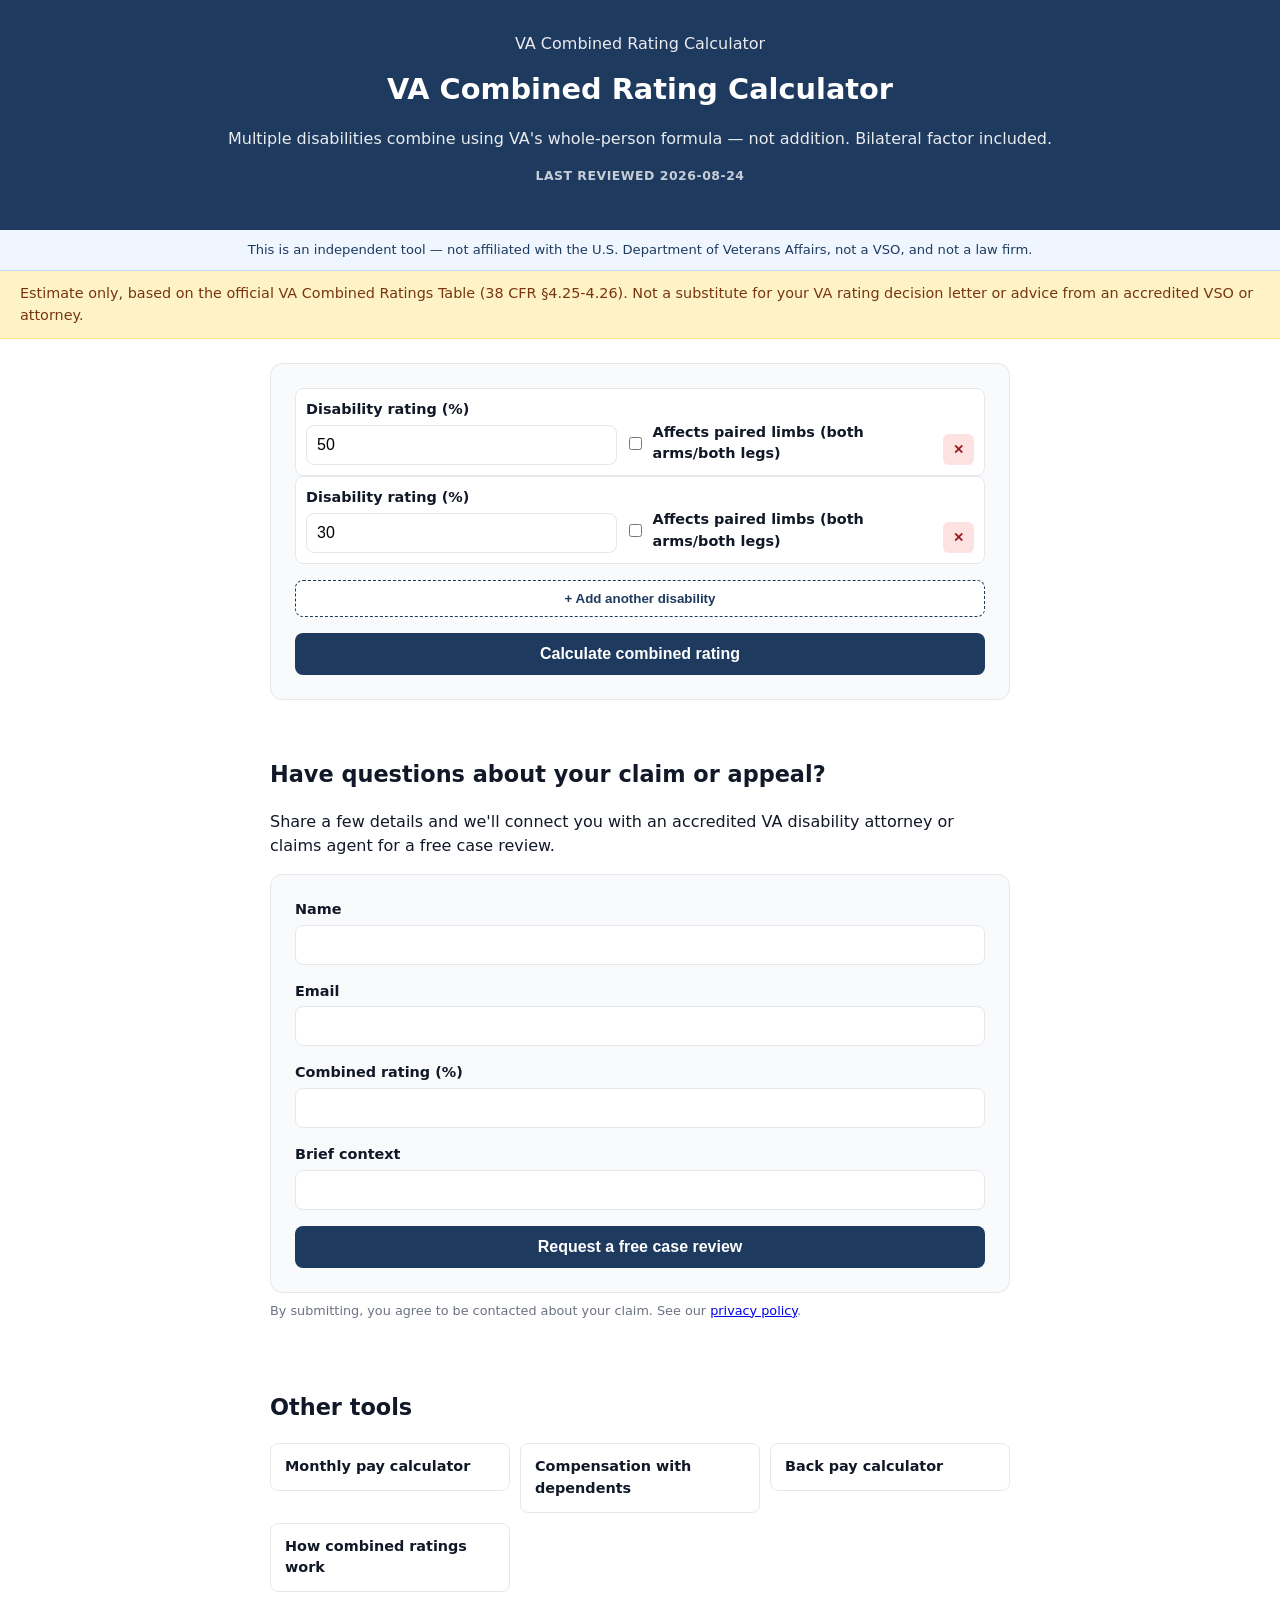
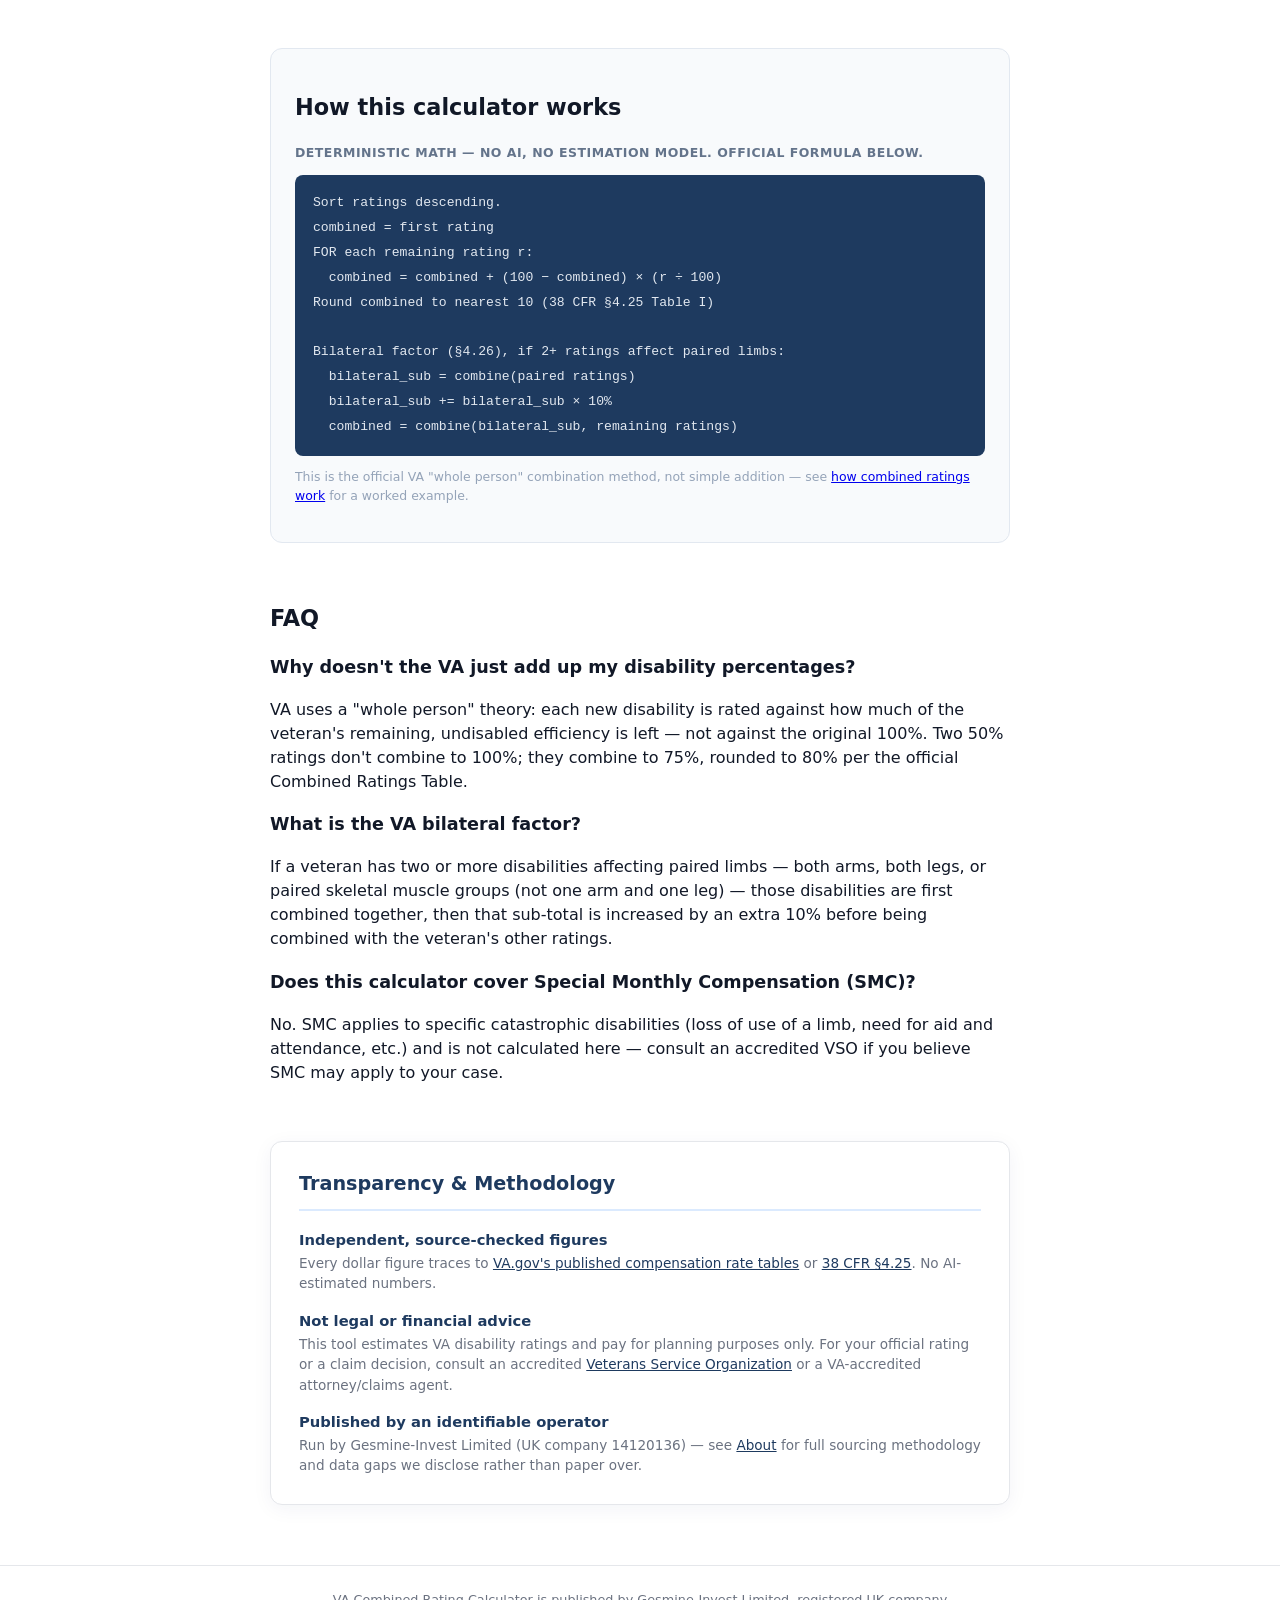
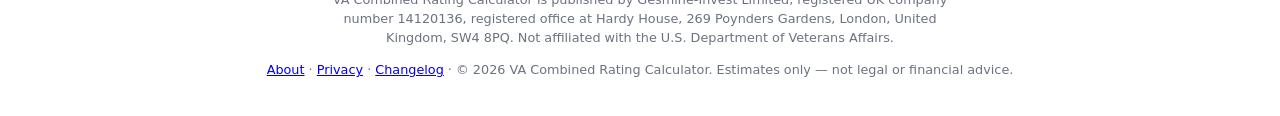
==== index.html @ 4b149465 "Initial build: VA disability calculator suite Combined-rating, monthly-pay, dependents, and back-pay" ====
<!doctype html>
<html lang="en">
<head>
<meta charset="utf-8">
<meta name="viewport" content="width=device-width, initial-scale=1">
<title>VA Combined Rating Calculator — Multiple Disabilities, Bilateral Factor Included</title>
<meta name="description" content="Free VA combined disability rating calculator. Enter each disability percentage and get your correct combined rating using VA's whole-person formula — not simple addition. Includes the bilateral factor for paired-limb disabilities.">
<meta name="keywords" content="va combined rating calculator, va disability calculator, va bilateral factor calculator, va disability rating calculator">
<link rel="canonical" href="https://vacombinedrating.com/">
<meta property="og:title" content="VA Combined Rating Calculator">
<meta property="og:description" content="Correctly combine multiple VA disability ratings using the official whole-person formula, including the bilateral factor.">
<meta property="og:type" content="website">
<meta property="og:url" content="https://vacombinedrating.com/">
<meta name="twitter:card" content="summary_large_image">
<link rel="icon" href="/favicon.svg" type="image/svg+xml">
<link rel="stylesheet" href="/assets/styles.css">
<script type="application/ld+json">
{
  "@context": "https://schema.org",
  "@graph": [
    {
      "@type": "WebApplication",
      "name": "VA Combined Rating Calculator",
      "description": "Calculates a veteran's combined VA disability rating from multiple individual ratings using the official 38 CFR §4.25 whole-person formula, including the §4.26 bilateral factor for paired-limb disabilities.",
      "applicationCategory": "FinanceApplication",
      "operatingSystem": "Any",
      "offers": { "@type": "Offer", "price": "0", "priceCurrency": "USD" },
      "dateModified": "2026-08-24",
      "version": "2026-08-v1",
      "author": { "@type": "Organization", "name": "Gesmine-Invest Limited", "legalName": "Gesmine-Invest Limited", "url": "https://vacombinedrating.com", "identifier": { "@type": "PropertyValue", "propertyID": "UK Company Number", "value": "14120136" }, "address": { "@type": "PostalAddress", "streetAddress": "Hardy House, 269 Poynders Gardens", "addressLocality": "London", "postalCode": "SW4 8PQ", "addressCountry": "GB" } },
      "publisher": { "@type": "Organization", "name": "Gesmine-Invest Limited", "legalName": "Gesmine-Invest Limited", "url": "https://vacombinedrating.com", "identifier": { "@type": "PropertyValue", "propertyID": "UK Company Number", "value": "14120136" }, "address": { "@type": "PostalAddress", "streetAddress": "Hardy House, 269 Poynders Gardens", "addressLocality": "London", "postalCode": "SW4 8PQ", "addressCountry": "GB" } }
    },
    {
      "@type": "FAQPage",
      "mainEntity": [
        { "@type": "Question", "name": "Why doesn't the VA just add up my disability percentages?", "acceptedAnswer": { "@type": "Answer", "text": "VA uses a 'whole person' theory: each new disability is rated against how much of the veteran's remaining, undisabled efficiency is left — not against the original 100%. Two 50% ratings don't combine to 100%; they combine to 75%, rounded to 80% per the official Combined Ratings Table (38 CFR §4.25)." } },
        { "@type": "Question", "name": "What is the VA bilateral factor?", "acceptedAnswer": { "@type": "Answer", "text": "If a veteran has two or more disabilities affecting paired limbs — both arms, both legs, or paired skeletal muscle groups (not one arm and one leg) — those disabilities are first combined together, then that sub-total is increased by an extra 10% before being combined with the veteran's other ratings (38 CFR §4.26)." } },
        { "@type": "Question", "name": "Does this calculator cover Special Monthly Compensation (SMC)?", "acceptedAnswer": { "@type": "Answer", "text": "No. SMC applies to specific catastrophic disabilities (loss of use of a limb, need for aid and attendance, etc.) and is not calculated here — consult an accredited Veterans Service Officer (VSO) if you believe SMC may apply to your case." } }
      ]
    },
    {
      "@type": "BreadcrumbList",
      "itemListElement": [
        { "@type": "ListItem", "position": 1, "name": "Home", "item": "https://vacombinedrating.com/" }
      ]
    },
    {
      "@type": "Organization",
      "name": "Gesmine-Invest Limited",
      "legalName": "Gesmine-Invest Limited",
      "url": "https://vacombinedrating.com/",
      "identifier": { "@type": "PropertyValue", "propertyID": "UK Company Number", "value": "14120136" },
      "address": { "@type": "PostalAddress", "streetAddress": "Hardy House, 269 Poynders Gardens", "addressLocality": "London", "postalCode": "SW4 8PQ", "addressCountry": "GB" }
    }
  ]
}
</script>
</head>
<body>
<header>
<a href="/">VA Combined Rating Calculator</a>
<h1>VA Combined Rating Calculator</h1>
<p>Multiple disabilities combine using VA's whole-person formula — not addition. Bilateral factor included.</p>
<p class="reviewed-badge">Last reviewed 2026-08-24</p>
</header>
<div class="va-branding-notice">This is an independent tool — not affiliated with the U.S. Department of Veterans Affairs, not a VSO, and not a law firm.</div>
<div class="disclaimer-banner">Estimate only, based on the official VA Combined Ratings Table (38 CFR §4.25-4.26). Not a substitute for your VA rating decision letter or advice from an accredited VSO or attorney.</div>

<main>
<form id="calc-form">
  <div id="disability-rows">
    <div class="repeater-row" data-row>
      <label>Disability rating (%)
        <input type="number" class="rating-input" min="0" max="100" step="10" value="50">
      </label>
      <label class="checkbox-label">
        <input type="checkbox" class="bilateral-input"> Affects paired limbs (both arms/both legs)
      </label>
      <button type="button" class="remove-row" title="Remove">✕</button>
    </div>
    <div class="repeater-row" data-row>
      <label>Disability rating (%)
        <input type="number" class="rating-input" min="0" max="100" step="10" value="30">
      </label>
      <label class="checkbox-label">
        <input type="checkbox" class="bilateral-input"> Affects paired limbs (both arms/both legs)
      </label>
      <button type="button" class="remove-row" title="Remove">✕</button>
    </div>
  </div>
  <button type="button" id="add-row-btn" class="add-row-btn">+ Add another disability</button>
  <button type="submit" class="submit-btn">Calculate combined rating</button>
</form>

<div id="results-block">
  <div class="result-amount" id="r-combined">0%</div>
  <div class="result-row"><span>Bilateral factor applied</span><span id="r-bilateral">No</span></div>
  <p class="privacy-note">See your monthly compensation for this rating on the <a href="/va-disability-pay-calculator/">pay calculator</a>.</p>

  <div id="claim-stage-block">
    <label>Where are you in the claims process?
      <select id="claim-stage">
        <option value="not_filed">Haven't filed yet</option>
        <option value="awaiting_decision">Filed, awaiting decision</option>
        <option value="denied_appealing">Denied, considering appeal</option>
        <option value="rated_want_increase">Already rated, want an increase</option>
      </select>
    </label>

    <div id="vso-notice" class="vso-notice">
      <h3>Free help is available</h3>
      <p>VA claims representation is regulated — before an initial decision is issued, fees for help with a claim are tightly restricted. Free, accredited help is available from Veterans Service Organizations:</p>
      <ul>
        <li><a href="https://www.vfw.org/assistance/va-claims-assistance" rel="nofollow noopener" target="_blank">VFW Veterans Service Officers</a></li>
        <li><a href="https://www.dav.org/veterans/resources/find-your-local-office/" rel="nofollow noopener" target="_blank">DAV National Service Officers</a></li>
        <li><a href="https://www.legion.org/serviceofficers" rel="nofollow noopener" target="_blank">American Legion Service Officers</a></li>
      </ul>
    </div>

    <div id="attorney-block" hidden>
      <a href="#leadgen" class="cta-leadgen">Talk to an accredited VA disability attorney<small>Free case review. Contingency-fee cases only apply after an initial decision or on appeal.</small></a>
    </div>
  </div>
</div>

<section id="leadgen">
<h2>Have questions about your claim or appeal?</h2>
<p>Share a few details and we'll connect you with an accredited VA disability attorney or claims agent for a free case review.</p>
<form id="lead-form">
  <label>Name <input type="text" name="name" required></label>
  <label>Email <input type="email" name="email" required></label>
  <label>Combined rating (%) <input type="text" name="rating"></label>
  <label>Brief context <input type="text" name="context"></label>
  <button type="submit" class="submit-btn">Request a free case review</button>
</form>
<p class="privacy-note">By submitting, you agree to be contacted about your claim. See our <a href="/privacy/">privacy policy</a>.</p>
</section>

<section>
<h2>Other tools</h2>
<ul class="tool-links">
  <li><a href="/va-disability-pay-calculator/">Monthly pay calculator</a></li>
  <li><a href="/va-disability-compensation-calculator/">Compensation with dependents</a></li>
  <li><a href="/va-disability-back-pay-calculator/">Back pay calculator</a></li>
  <li><a href="/guides/how-va-combined-ratings-work/">How combined ratings work</a></li>
</ul>
</section>

<section class="formula-section">
<h2>How this calculator works</h2>
<p class="source-line">Deterministic math — no AI, no estimation model. Official formula below.</p>
<div class="formula-code">
Sort ratings descending.<br>
combined = first rating<br>
FOR each remaining rating r:<br>
&nbsp;&nbsp;combined = combined + (100 − combined) × (r ÷ 100)<br>
Round combined to nearest 10 (38 CFR §4.25 Table I)<br>
<br>
Bilateral factor (§4.26), if 2+ ratings affect paired limbs:<br>
&nbsp;&nbsp;bilateral_sub = combine(paired ratings)<br>
&nbsp;&nbsp;bilateral_sub += bilateral_sub × 10%<br>
&nbsp;&nbsp;combined = combine(bilateral_sub, remaining ratings)
</div>
<p class="formula-footnote">This is the official VA "whole person" combination method, not simple addition — see <a href="/guides/how-va-combined-ratings-work/">how combined ratings work</a> for a worked example.</p>
</section>

<section>
<h2>FAQ</h2>
<h3>Why doesn't the VA just add up my disability percentages?</h3>
<p>VA uses a "whole person" theory: each new disability is rated against how much of the veteran's remaining, undisabled efficiency is left — not against the original 100%. Two 50% ratings don't combine to 100%; they combine to 75%, rounded to 80% per the official Combined Ratings Table.</p>
<h3>What is the VA bilateral factor?</h3>
<p>If a veteran has two or more disabilities affecting paired limbs — both arms, both legs, or paired skeletal muscle groups (not one arm and one leg) — those disabilities are first combined together, then that sub-total is increased by an extra 10% before being combined with the veteran's other ratings.</p>
<h3>Does this calculator cover Special Monthly Compensation (SMC)?</h3>
<p>No. SMC applies to specific catastrophic disabilities (loss of use of a limb, need for aid and attendance, etc.) and is not calculated here — consult an accredited VSO if you believe SMC may apply to your case.</p>
</section>

<div class="eeat-section">
  <h2 class="eeat-title">Transparency &amp; Methodology</h2>
  <div class="eeat-compliance-item">
    <div class="eeat-compliance-text"><h4>Independent, source-checked figures</h4><p>Every dollar figure traces to <a href="https://www.va.gov/disability/compensation-rates/veteran-rates/" target="_blank" rel="noopener">VA.gov's published compensation rate tables</a> or <a href="https://www.ecfr.gov/current/title-38/chapter-I/part-4/subpart-A/section-4.25" target="_blank" rel="noopener">38 CFR §4.25</a>. No AI-estimated numbers.</p></div>
  </div>
  <div class="eeat-compliance-item">
    <div class="eeat-compliance-text"><h4>Not legal or financial advice</h4><p>This tool estimates VA disability ratings and pay for planning purposes only. For your official rating or a claim decision, consult an accredited <a href="https://www.va.gov/vso/" target="_blank" rel="noopener">Veterans Service Organization</a> or a VA-accredited attorney/claims agent.</p></div>
  </div>
  <div class="eeat-compliance-item">
    <div class="eeat-compliance-text"><h4>Published by an identifiable operator</h4><p>Run by Gesmine-Invest Limited (UK company 14120136) — see <a href="/about/">About</a> for full sourcing methodology and data gaps we disclose rather than paper over.</p></div>
  </div>
</div>
</main>

<footer>
<p>VA Combined Rating Calculator is published by Gesmine-Invest Limited, registered UK company number 14120136, registered office at Hardy House, 269 Poynders Gardens, London, United Kingdom, SW4 8PQ. Not affiliated with the U.S. Department of Veterans Affairs.</p>
<p><a href="/about/">About</a> · <a href="/privacy/">Privacy</a> · <a href="/changelog/">Changelog</a> · &copy; 2026 VA Combined Rating Calculator. Estimates only — not legal or financial advice.</p>
</footer>

<script src="/assets/calc-engine.js"></script>
<script>
function rowTemplate() {
  const div = document.createElement('div');
  div.className = 'repeater-row';
  div.setAttribute('data-row', '');
  div.innerHTML = `
    <label>Disability rating (%)
      <input type="number" class="rating-input" min="0" max="100" step="10" value="10">
    </label>
    <label class="checkbox-label">
      <input type="checkbox" class="bilateral-input"> Affects paired limbs (both arms/both legs)
    </label>
    <button type="button" class="remove-row" title="Remove">✕</button>`;
  return div;
}

document.getElementById('add-row-btn').addEventListener('click', () => {
  document.getElementById('disability-rows').appendChild(rowTemplate());
  wireRemoveButtons();
});

function wireRemoveButtons() {
  document.querySelectorAll('.remove-row').forEach(btn => {
    btn.onclick = () => {
      const rows = document.querySelectorAll('[data-row]');
      if (rows.length > 1) btn.closest('[data-row]').remove();
    };
  });
}
wireRemoveButtons();

document.getElementById('calc-form').addEventListener('submit', (e) => {
  e.preventDefault();
  const rows = Array.from(document.querySelectorAll('[data-row]'));
  const bilateral = [];
  const other = [];
  rows.forEach(row => {
    const pct = Number(row.querySelector('.rating-input').value) || 0;
    if (pct <= 0) return;
    if (row.querySelector('.bilateral-input').checked) bilateral.push(pct);
    else other.push(pct);
  });
  const combined = applyBilateralFactor(bilateral, other);
  document.getElementById('r-combined').textContent = combined + '%';
  document.getElementById('r-bilateral').textContent = bilateral.length >= 2 ? 'Yes' : 'No';
  document.getElementById('results-block').classList.add('visible');
});

const claimStageSelect = document.getElementById('claim-stage');
const vsoNotice = document.getElementById('vso-notice');
const attorneyBlock = document.getElementById('attorney-block');
function updateClaimStageRouting() {
  const routeToVso = claimStageSelect.value === 'not_filed' || claimStageSelect.value === 'awaiting_decision';
  vsoNotice.hidden = !routeToVso;
  attorneyBlock.hidden = routeToVso;
}
claimStageSelect.addEventListener('change', updateClaimStageRouting);
updateClaimStageRouting();

document.getElementById('lead-form').addEventListener('submit', (e) => {
  e.preventDefault();
  alert('Thanks — this form is a placeholder. Wire it to a real submission endpoint once an OGC-accredited lead buyer is verified (see monetization-config.json).');
});
</script>
</body>
</html>
---- assets/styles.css ----
:root {
  --brand: #1e3a5f;
  --brand-light: #dbeafe;
  --text: #111827;
  --muted: #6b7280;
  --border: #e5e7eb;
  --bg: #f9fafb;
  --radius: 12px;
}
* { box-sizing: border-box; }
body { font-family: system-ui, -apple-system, sans-serif; color: var(--text); margin: 0; background: #fff; line-height: 1.5; }
header { background: var(--brand); color: #fff; padding: 32px 20px; }
header a { color: rgba(255,255,255,.9); text-decoration: none; }
header h1 { margin: 12px 0 4px; font-size: 1.8rem; }
header p { color: rgba(255,255,255,.9); }
h2 { font-size: 1.4rem; }
h3 { font-size: 1.1rem; }
header .reviewed-badge { color: rgba(255,255,255,.75); font-size: .78rem; margin-top: 6px; text-transform: uppercase; letter-spacing: .5px; font-weight: 600; }
footer p:first-child { max-width: 640px; margin: 0 auto 8px; }
.disclaimer-banner { background: #fef3c7; border-bottom: 1px solid #fde68a; padding: 12px 20px; font-size: .9rem; color: #78350f; }

/* VA-branding disclaimer — must render on every calculator page, not just /about/ */
.va-branding-notice { background: #eff6ff; border-bottom: 1px solid #bfdbfe; padding: 10px 20px; font-size: .82rem; color: #1e3a5f; text-align: center; }

main { max-width: 780px; margin: 0 auto; padding: 24px 20px 60px; }
nav.crumbs { max-width: 780px; margin: 0 auto; padding: 12px 20px 0; font-size: .85rem; color: var(--muted); }
nav.crumbs a { color: var(--brand); text-decoration: none; }
form { display: grid; gap: 16px; background: var(--bg); border: 1px solid var(--border); border-radius: var(--radius); padding: 24px; }
label { display: flex; flex-direction: column; gap: 4px; font-size: .9rem; font-weight: 600; }
input, select { padding: 10px; border: 1px solid var(--border); border-radius: 8px; font-size: 1rem; }
.checkbox-label { flex-direction: row; align-items: center; gap: 8px; }
.checkbox-label input { width: auto; }

.toggle-group { display: flex; gap: 8px; flex-wrap: wrap; }
.toggle-group button { flex: 1; min-width: 90px; padding: 10px; border: 1px solid var(--border); border-radius: 8px; background: #fff; cursor: pointer; font-weight: 600; font-size: .85rem; }
.toggle-group button.active { background: var(--brand); color: #fff; border-color: var(--brand); }

/* repeater rows: disability list (home page), back-pay periods */
.repeater-row { display: grid; grid-template-columns: 1fr 1fr auto; gap: 8px; align-items: end; background: #fff; border: 1px solid var(--border); border-radius: 8px; padding: 10px; }
.repeater-row .remove-row { background: #fee2e2; color: #991b1b; border: none; border-radius: 6px; padding: 8px 10px; cursor: pointer; font-weight: 700; white-space: normal; }
.add-row-btn { background: #fff; border: 1px dashed var(--brand); color: var(--brand); border-radius: 8px; padding: 10px; cursor: pointer; font-weight: 600; }

button.submit-btn { background: var(--brand); color: #fff; border: none; padding: 12px; border-radius: 8px; font-size: 1rem; font-weight: 600; cursor: pointer; }
#results-block { margin-top: 20px; padding: 20px; background: var(--brand-light); border-radius: var(--radius); display: none; }
#results-block.visible { display: block; }
.result-amount { font-size: 2rem; font-weight: 800; margin: 0 0 8px; }
.result-row { display: flex; justify-content: space-between; padding: 6px 0; border-bottom: 1px solid rgba(0,0,0,.08); font-size: .95rem; }
.result-row:last-child { border-bottom: none; }
.privacy-note { font-size: .8rem; color: var(--muted); margin-top: 8px; }
.result-warning { font-size: .82rem; color: #92400e; background: #fffbeb; border: 1px solid #fde68a; border-radius: 8px; padding: 10px 12px; margin-top: 10px; }

/* free VSO routing box — shown instead of the attorney lead form for not-yet-filed claims */
.vso-notice { background: #ecfdf5; border: 1px solid #a7f3d0; border-radius: var(--radius); padding: 18px; font-size: .9rem; }
.vso-notice h3 { margin-top: 0; color: #065f46; }
.vso-notice ul { padding-left: 20px; }

section { margin-top: 40px; }
main > section { overflow-x: auto; }
.methodology { font-size: .85rem; color: var(--muted); border-top: 1px solid var(--border); padding-top: 20px; }
footer { text-align: center; color: var(--muted); font-size: .8rem; padding: 24px; border-top: 1px solid var(--border); }
.formula-section { background: #f8fafc; border: 1px solid #e2e8f0; border-radius: var(--radius); padding: 24px; overflow-x: auto; }
.formula-section .source-line { color: #64748b; font-size: .78rem; text-transform: uppercase; letter-spacing: .5px; font-weight: 600; }
.formula-section table, main > section > table { width: 100%; border-collapse: collapse; font-size: .88rem; margin: 12px 0; }
.formula-section th, .formula-section td, main > section > table th, main > section > table td { text-align: left; padding: 8px 10px; border-bottom: 1px solid var(--border); }
.formula-code { background: #1e3a5f; color: #e2e8f0; border-radius: 8px; padding: 16px 18px; font-family: 'Courier New', monospace; font-size: .82rem; line-height: 1.9; }
.formula-footnote { font-size: .78rem; color: #94a3b8; margin-top: 12px; }

/* wide compensation-rate table (8+ columns) — must always scroll, never push page width */
.rate-table-wrapper { overflow-x: auto; border: 1px solid var(--border); border-radius: 8px; }
.rate-table-wrapper table { min-width: 720px; margin: 0; }

.cta-leadgen { display: block; text-align: center; background: #111827; color: #fff; padding: 16px 20px; border-radius: 8px; text-decoration: none; font-weight: 600; margin-top: 16px; }
.cta-leadgen small { display: block; font-weight: 400; color: rgba(255,255,255,.7); margin-top: 4px; font-size: .75rem; }
.cta-affiliate { display: block; text-align: center; background: #f8fafc; border: 1px solid var(--border); color: var(--text); padding: 14px 18px; border-radius: 8px; text-decoration: none; font-weight: 600; margin-top: 16px; font-size: .9rem; }
.cta-affiliate small { display: block; font-weight: 400; color: var(--muted); margin-top: 4px; font-size: .75rem; }
.tool-links { display: grid; grid-template-columns: repeat(auto-fill, minmax(180px, 1fr)); gap: 10px; list-style: none; padding: 0; }
.tool-links a { display: block; padding: 12px 14px; border: 1px solid var(--border); border-radius: 8px; text-decoration: none; color: var(--text); font-weight: 600; font-size: .9rem; }
.tool-links a:hover { border-color: var(--brand); }

.eeat-section { background: #fff; border: 1px solid var(--border); border-radius: var(--radius); padding: 28px; margin-top: 40px; box-shadow: 0 4px 20px rgba(15,45,90,.05); }
.eeat-title { font-size: 1.2rem; font-weight: 800; color: var(--brand); margin: 0 0 18px; border-bottom: 2px solid var(--brand-light); padding-bottom: 10px; }
.eeat-compliance-item + .eeat-compliance-item { margin-top: 16px; }
.eeat-compliance-text h4 { font-size: .92rem; font-weight: 700; color: var(--brand); margin: 0 0 2px; }
.eeat-compliance-text p { font-size: .85rem; color: var(--muted); line-height: 1.5; margin: 0; }
.eeat-compliance-text a { color: var(--brand); text-decoration: underline; }

@media (min-width: 641px) {
  header { text-align: center; }
}
@media (max-width: 640px) {
  header h1 { font-size: 1.4rem; }
  h2 { font-size: 1.15rem; }
  h3 { font-size: 1rem; }
  .formula-code { padding: 12px 14px; line-height: 1.6; font-size: .78rem; }
  .disclaimer-banner, .va-branding-notice { font-size: .8rem; }
  .result-amount { font-size: 1.6rem; }
  footer { font-size: .78rem; }
  .repeater-row { grid-template-columns: 1fr; }
}
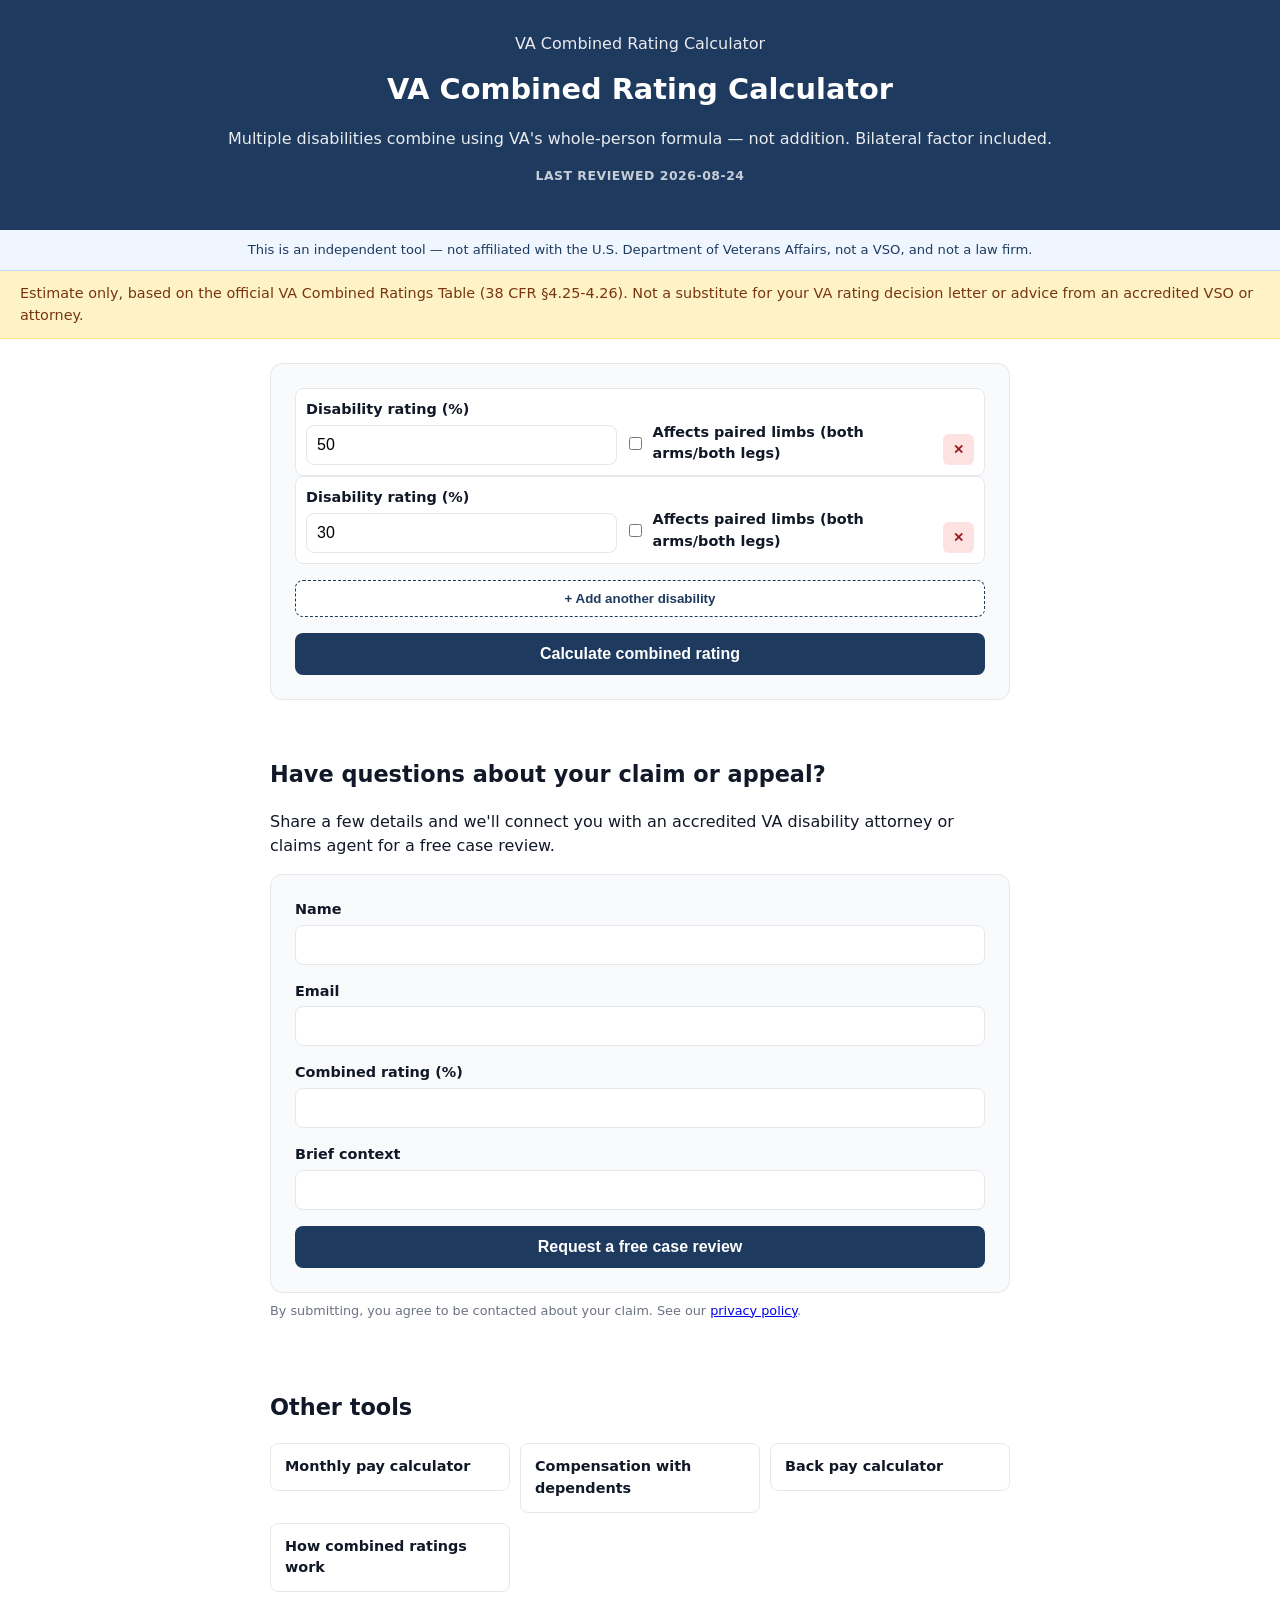
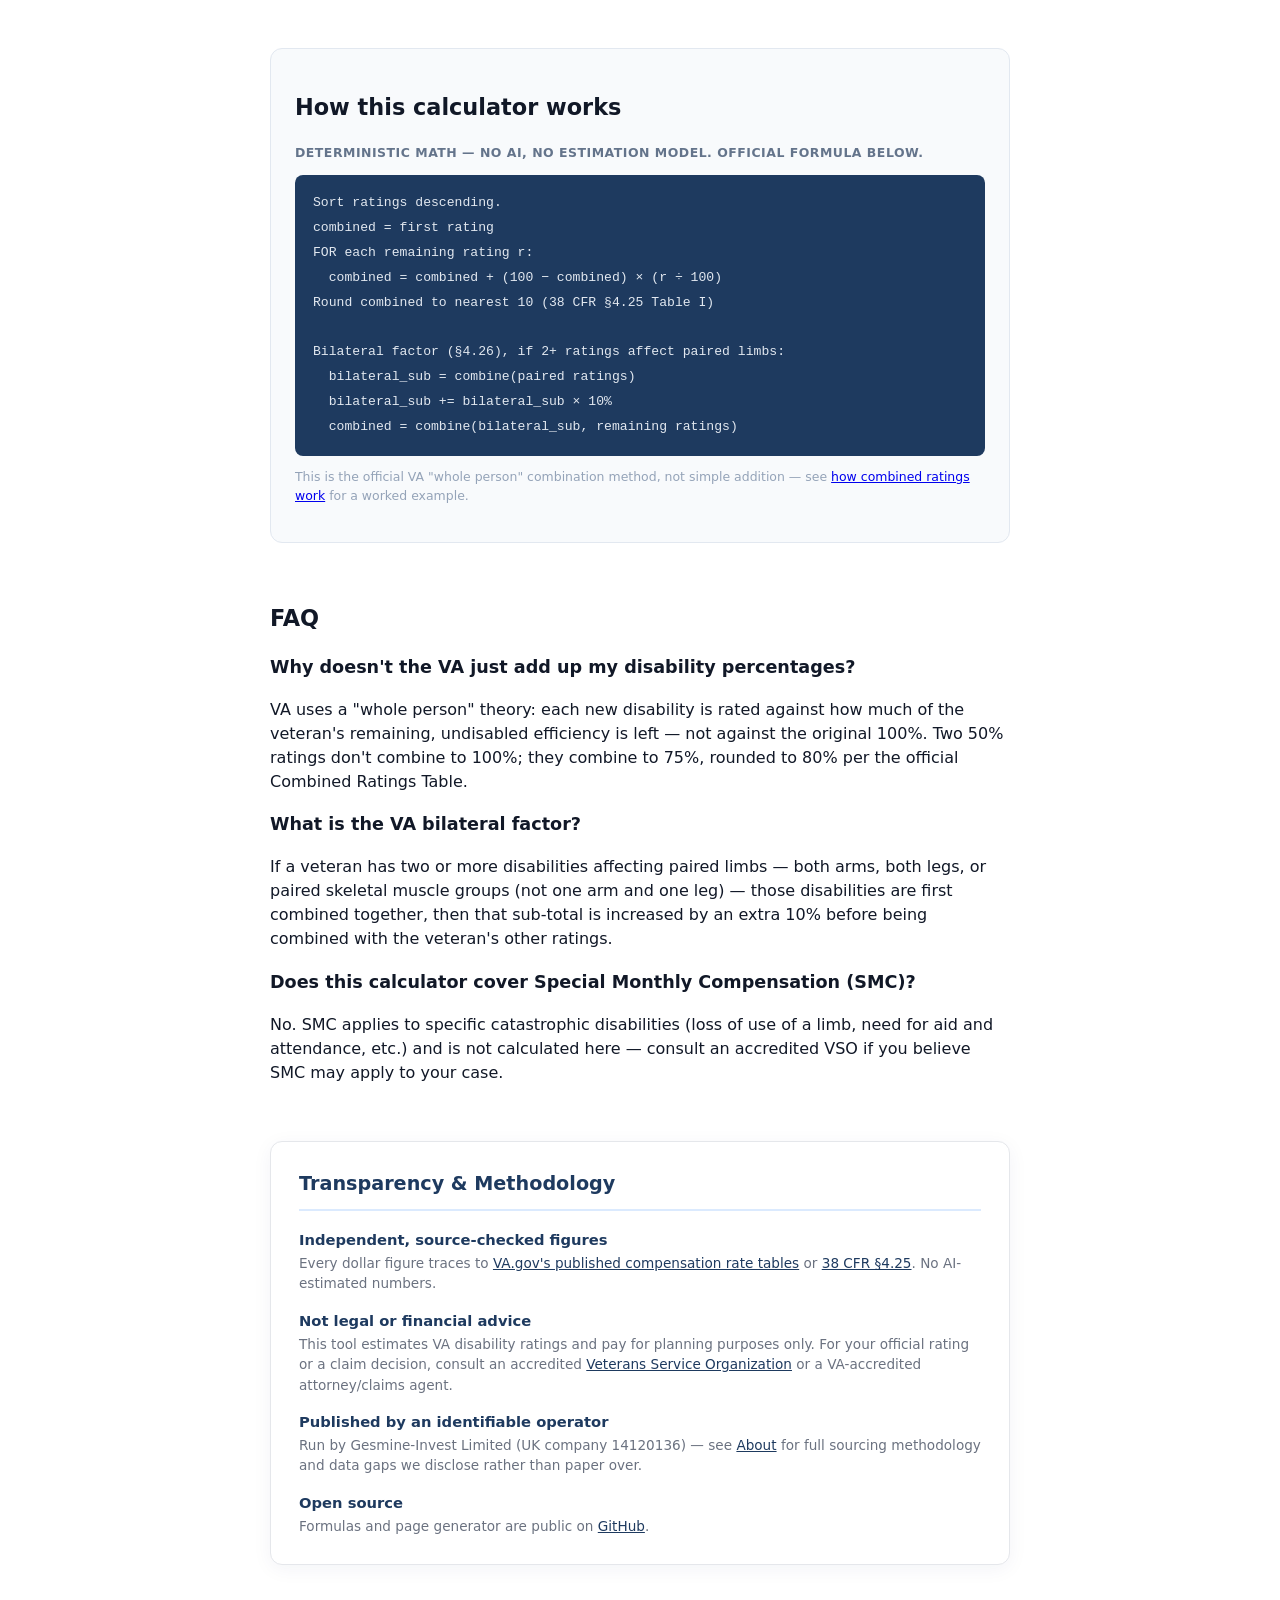
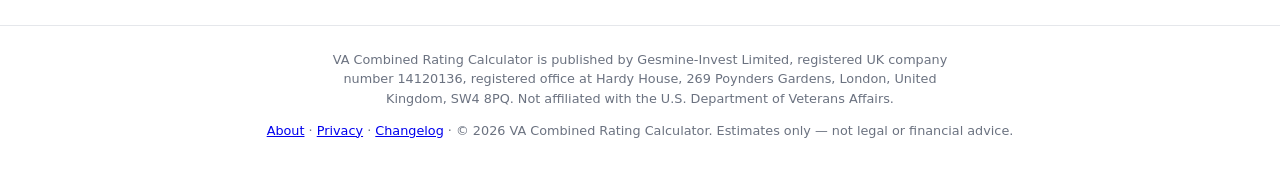
==== commit 962cd47b: "Add GitHub open-source link to EEAT/methodology box Co-Authored-By: Claude Sonnet 5 <noreply@anthrop" ====
--- a/index.html
+++ b/index.html
@@ -185,6 +185,9 @@
   <div class="eeat-compliance-item">
     <div class="eeat-compliance-text"><h4>Published by an identifiable operator</h4><p>Run by Gesmine-Invest Limited (UK company 14120136) — see <a href="/about/">About</a> for full sourcing methodology and data gaps we disclose rather than paper over.</p></div>
   </div>
+  <div class="eeat-compliance-item">
+    <div class="eeat-compliance-text"><h4>Open source</h4><p>Formulas and page generator are public on <a href="https://github.com/sadiyaqeen92639572-cloud/va-disability-calculator" target="_blank" rel="noopener">GitHub</a>.</p></div>
+  </div>
 </div>
 </main>
 
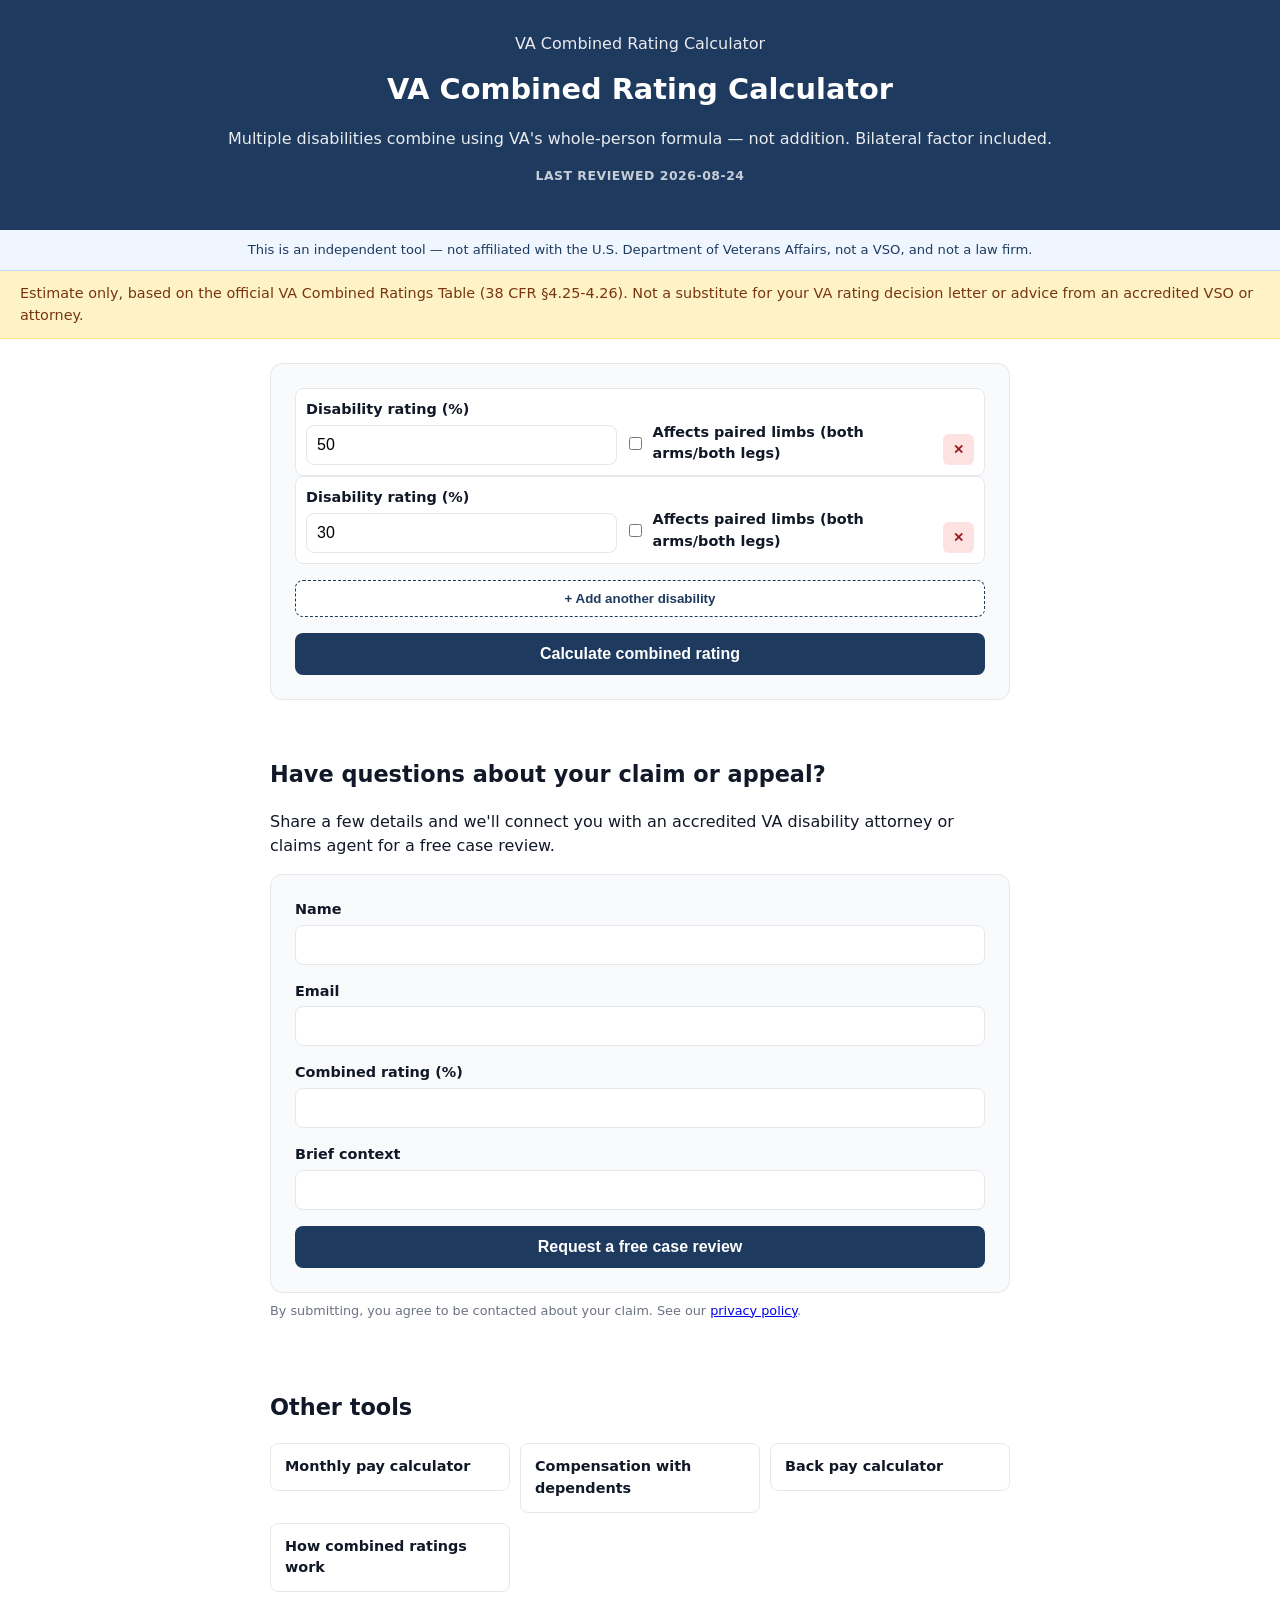
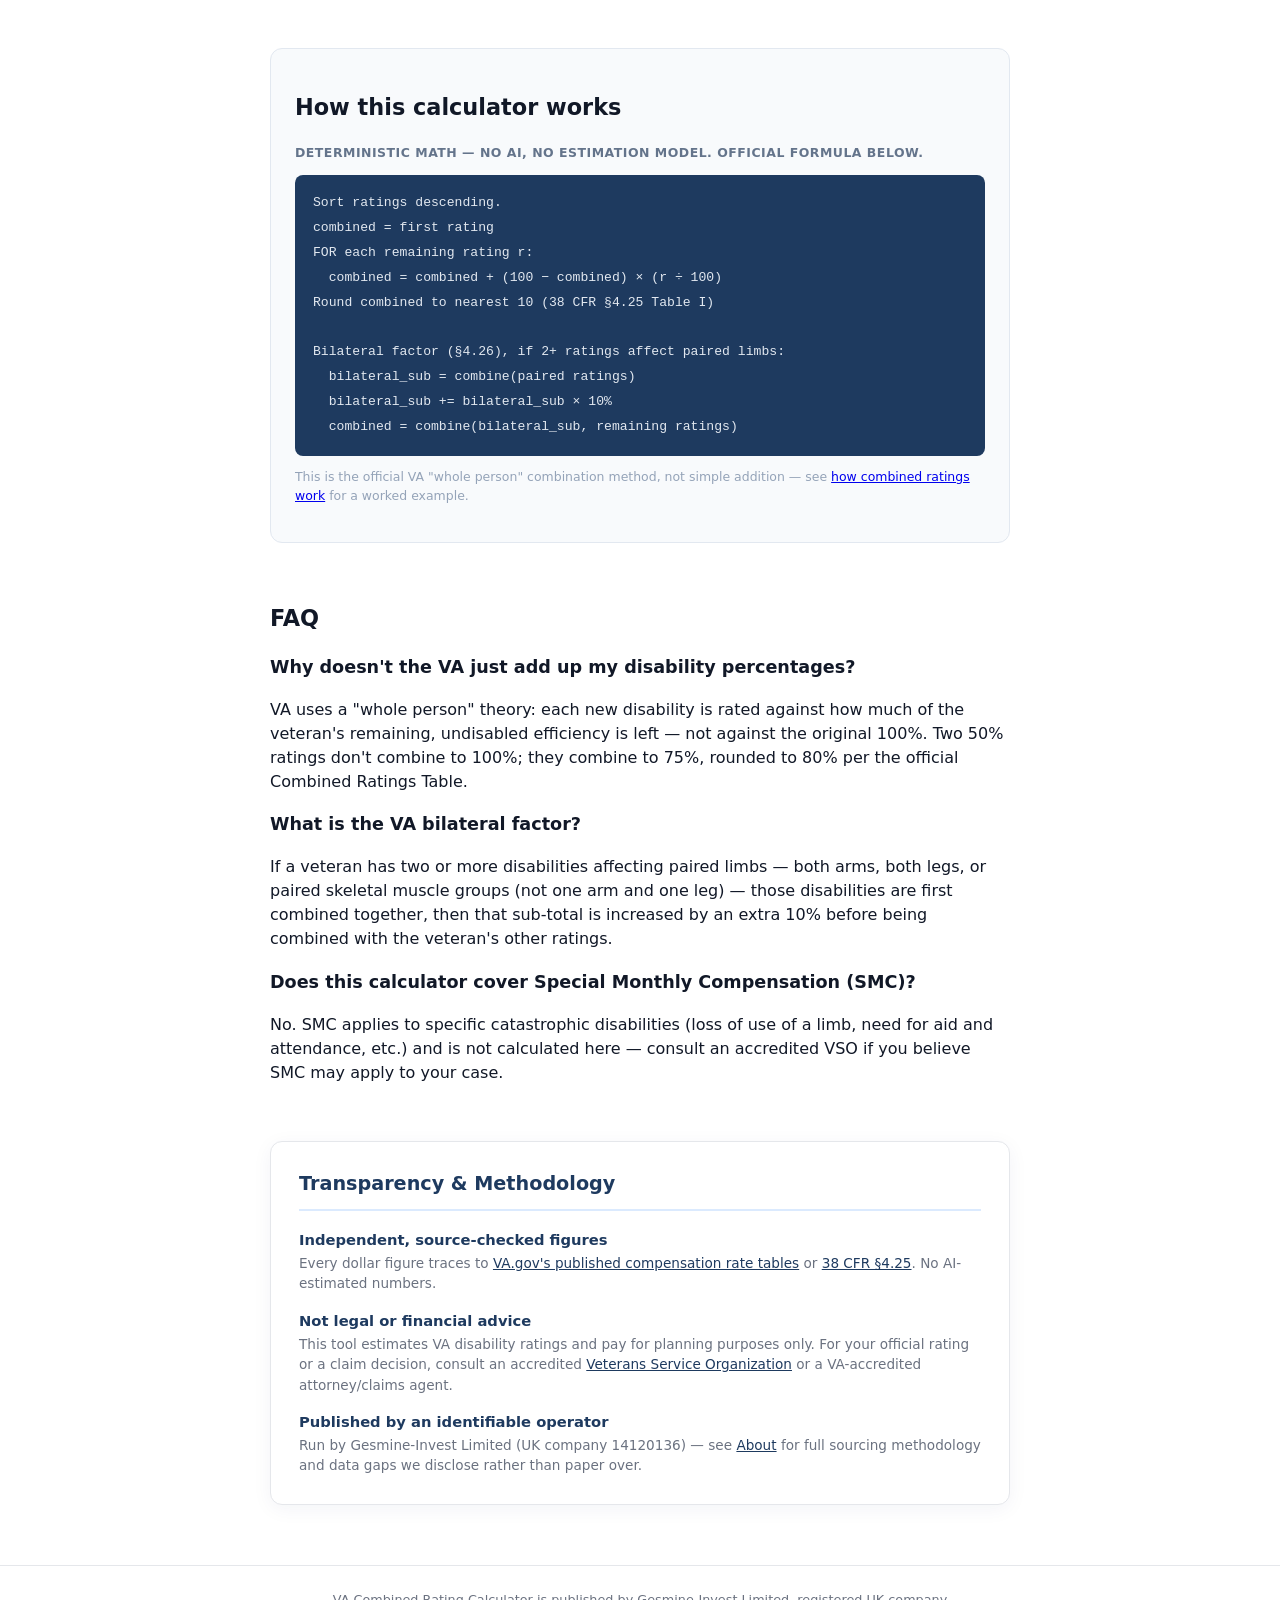
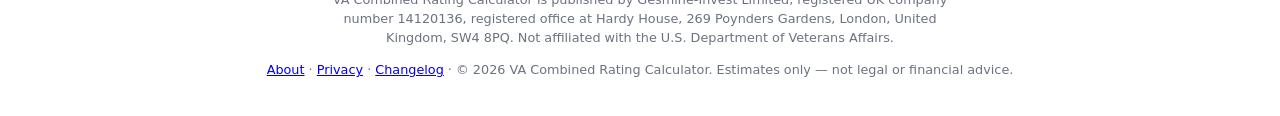
==== commit 9708558b: "Remove GitHub link from EEAT box — repo backlink risk Co-Authored-By: Claude Sonnet 5 <noreply@anthr" ====
--- a/index.html
+++ b/index.html
@@ -185,9 +185,6 @@
   <div class="eeat-compliance-item">
     <div class="eeat-compliance-text"><h4>Published by an identifiable operator</h4><p>Run by Gesmine-Invest Limited (UK company 14120136) — see <a href="/about/">About</a> for full sourcing methodology and data gaps we disclose rather than paper over.</p></div>
   </div>
-  <div class="eeat-compliance-item">
-    <div class="eeat-compliance-text"><h4>Open source</h4><p>Formulas and page generator are public on <a href="https://github.com/sadiyaqeen92639572-cloud/va-disability-calculator" target="_blank" rel="noopener">GitHub</a>.</p></div>
-  </div>
 </div>
 </main>
 
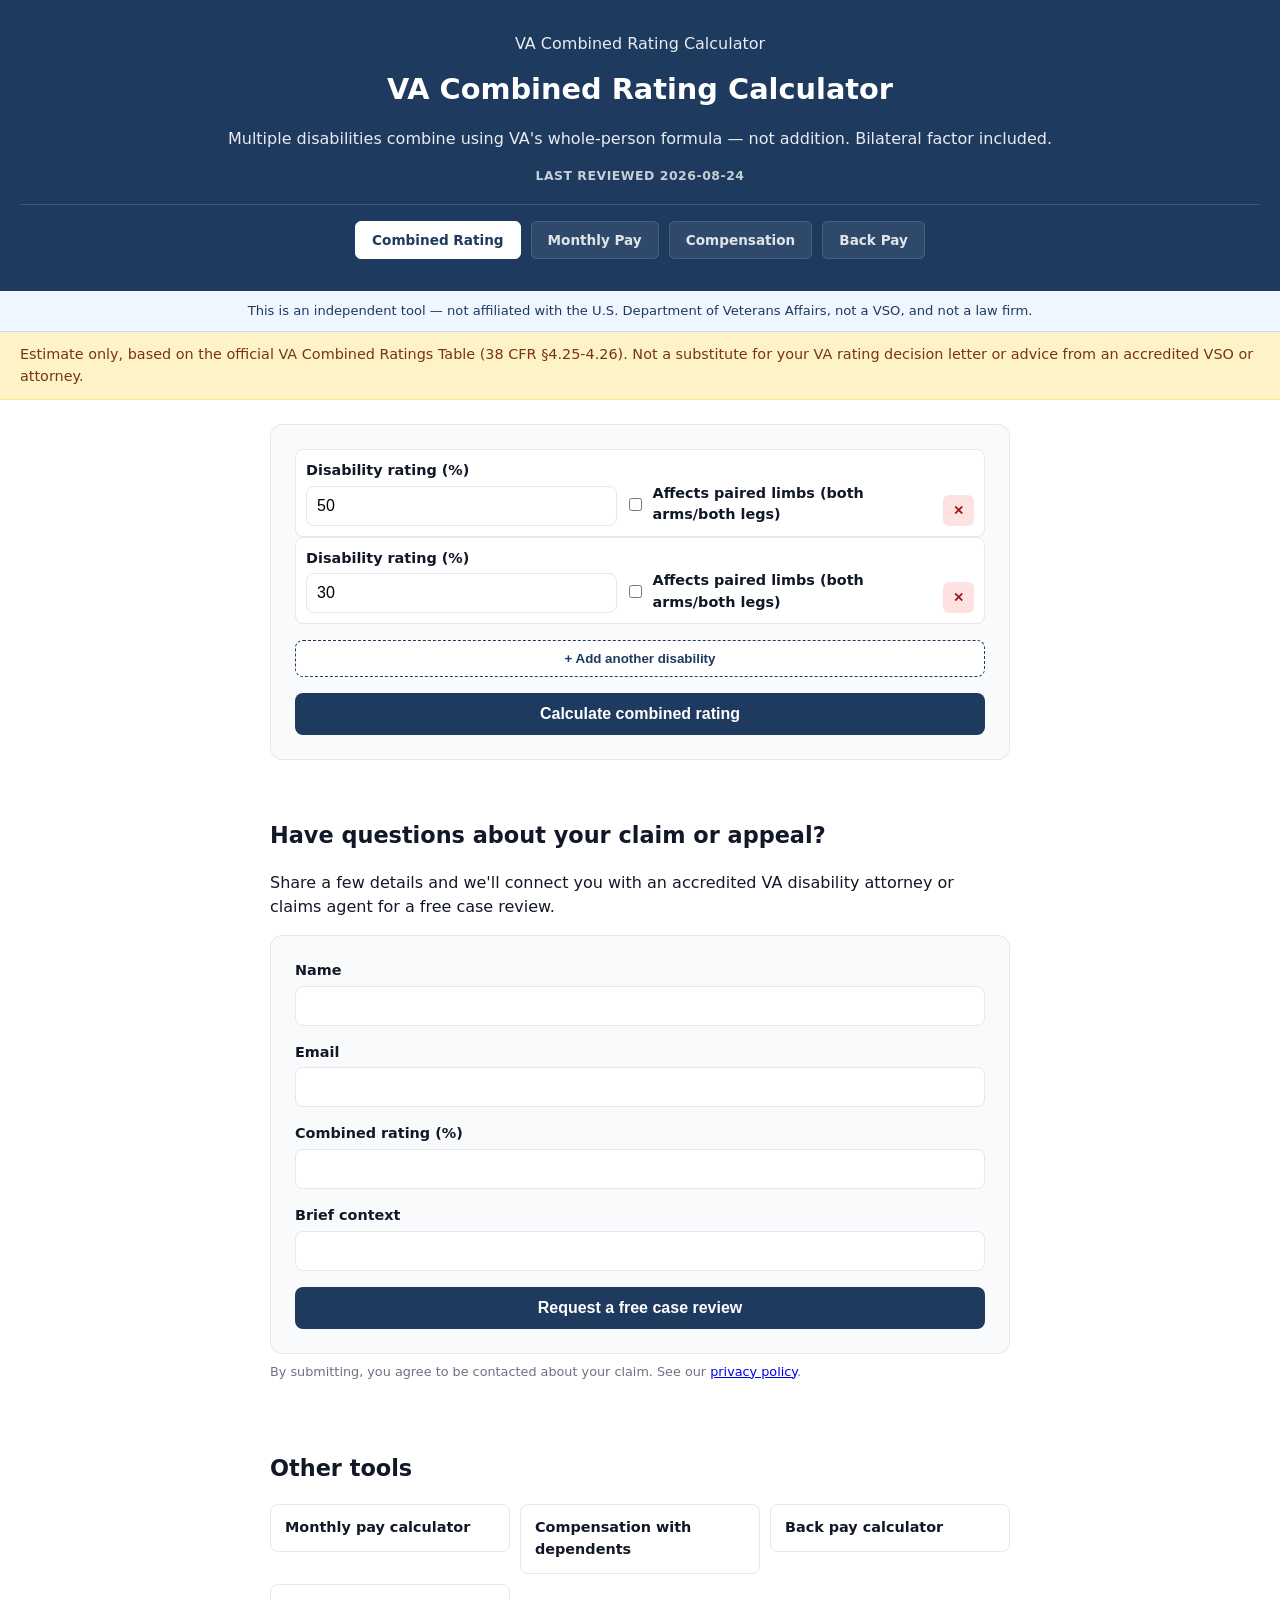
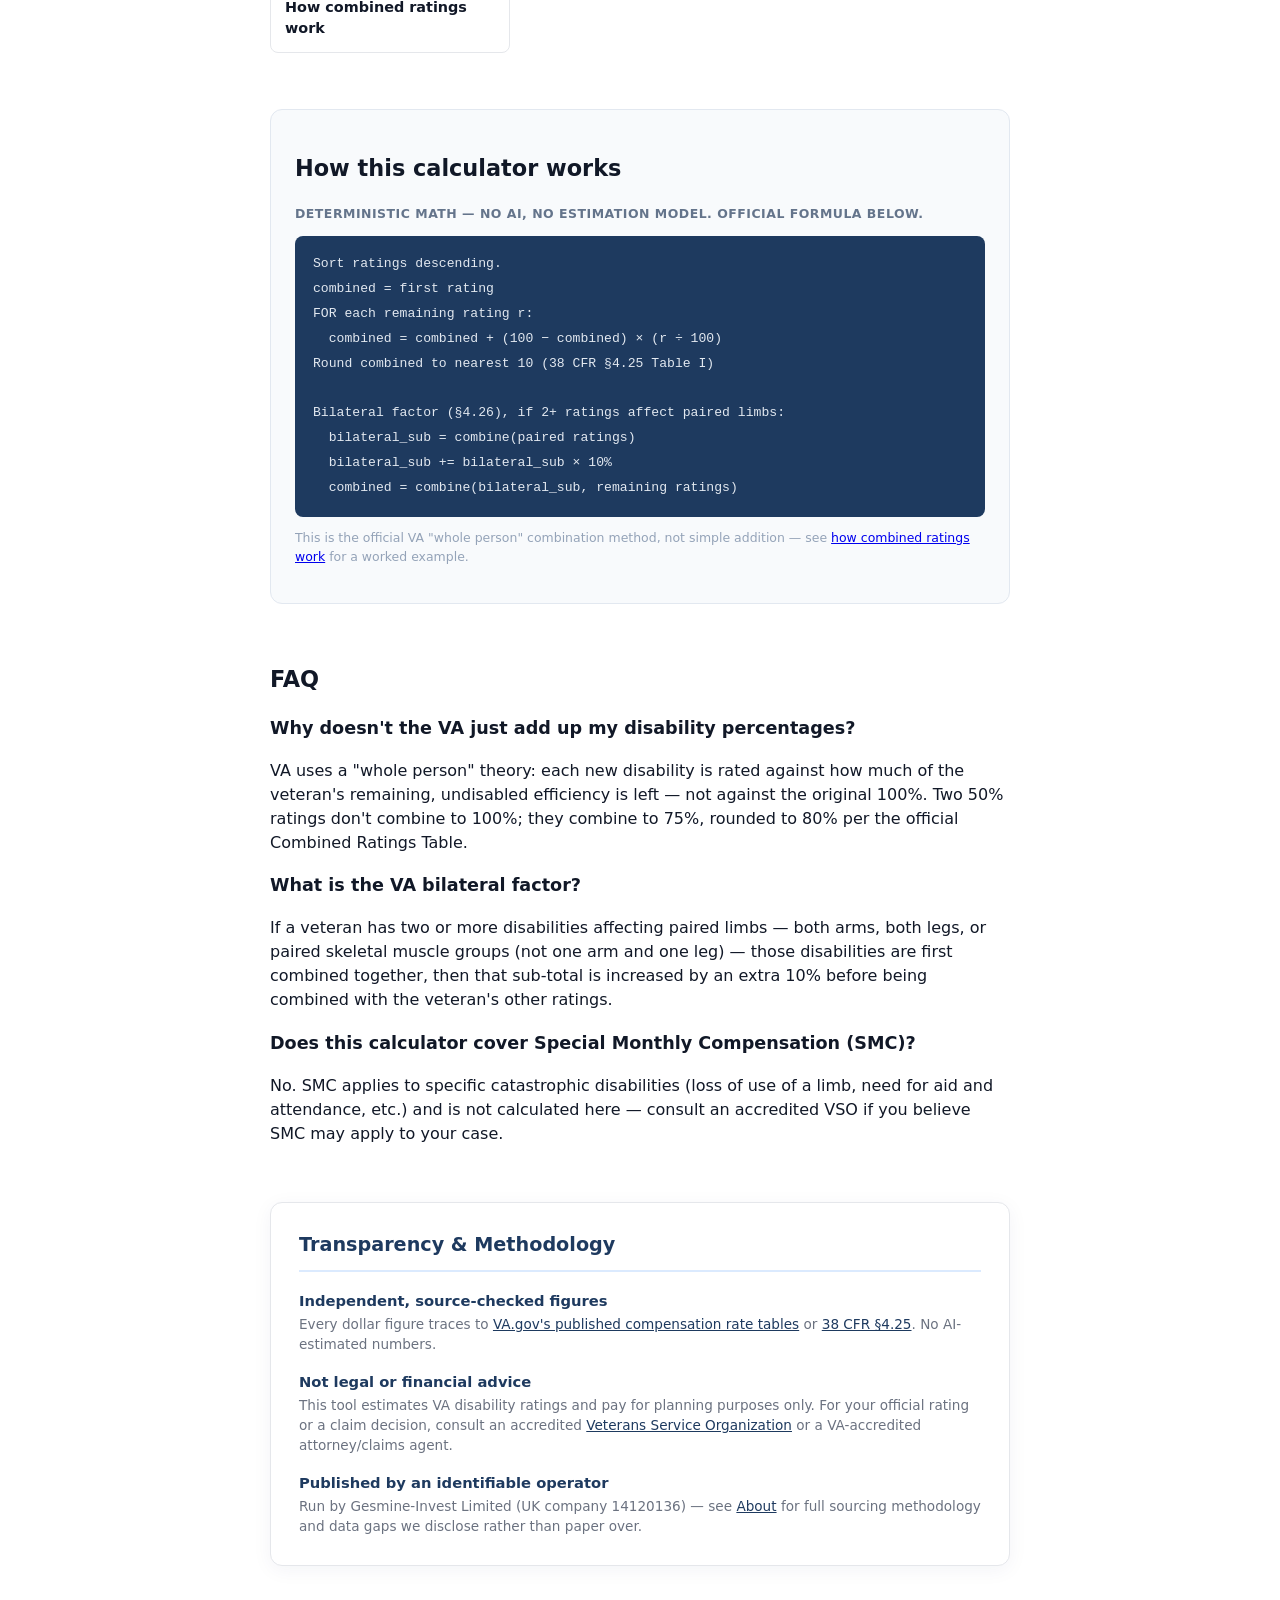
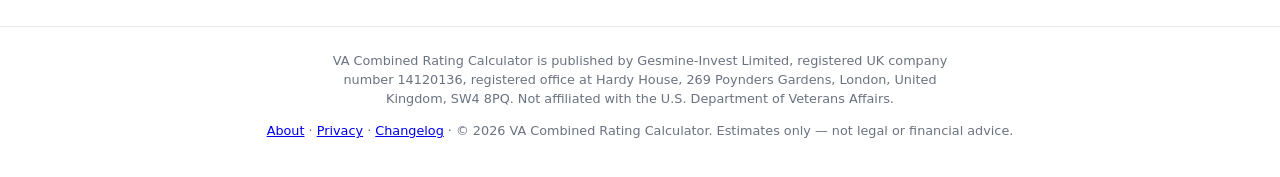
==== commit 84125585: "Point domain to combinedratingcalc.com, add site nav, cache-bust CSS Domain swap from vacombinedrati" ====
--- a/index.html
+++ b/index.html
@@ -6,14 +6,14 @@
 <title>VA Combined Rating Calculator — Multiple Disabilities, Bilateral Factor Included</title>
 <meta name="description" content="Free VA combined disability rating calculator. Enter each disability percentage and get your correct combined rating using VA's whole-person formula — not simple addition. Includes the bilateral factor for paired-limb disabilities.">
 <meta name="keywords" content="va combined rating calculator, va disability calculator, va bilateral factor calculator, va disability rating calculator">
-<link rel="canonical" href="https://vacombinedrating.com/">
+<link rel="canonical" href="https://combinedratingcalc.com/">
 <meta property="og:title" content="VA Combined Rating Calculator">
 <meta property="og:description" content="Correctly combine multiple VA disability ratings using the official whole-person formula, including the bilateral factor.">
 <meta property="og:type" content="website">
-<meta property="og:url" content="https://vacombinedrating.com/">
+<meta property="og:url" content="https://combinedratingcalc.com/">
 <meta name="twitter:card" content="summary_large_image">
 <link rel="icon" href="/favicon.svg" type="image/svg+xml">
-<link rel="stylesheet" href="/assets/styles.css">
+<link rel="stylesheet" href="/assets/styles.css?v=20260826b">
 <script type="application/ld+json">
 {
   "@context": "https://schema.org",
@@ -27,8 +27,8 @@
       "offers": { "@type": "Offer", "price": "0", "priceCurrency": "USD" },
       "dateModified": "2026-08-24",
       "version": "2026-08-v1",
-      "author": { "@type": "Organization", "name": "Gesmine-Invest Limited", "legalName": "Gesmine-Invest Limited", "url": "https://vacombinedrating.com", "identifier": { "@type": "PropertyValue", "propertyID": "UK Company Number", "value": "14120136" }, "address": { "@type": "PostalAddress", "streetAddress": "Hardy House, 269 Poynders Gardens", "addressLocality": "London", "postalCode": "SW4 8PQ", "addressCountry": "GB" } },
-      "publisher": { "@type": "Organization", "name": "Gesmine-Invest Limited", "legalName": "Gesmine-Invest Limited", "url": "https://vacombinedrating.com", "identifier": { "@type": "PropertyValue", "propertyID": "UK Company Number", "value": "14120136" }, "address": { "@type": "PostalAddress", "streetAddress": "Hardy House, 269 Poynders Gardens", "addressLocality": "London", "postalCode": "SW4 8PQ", "addressCountry": "GB" } }
+      "author": { "@type": "Organization", "name": "Gesmine-Invest Limited", "legalName": "Gesmine-Invest Limited", "url": "https://combinedratingcalc.com", "identifier": { "@type": "PropertyValue", "propertyID": "UK Company Number", "value": "14120136" }, "address": { "@type": "PostalAddress", "streetAddress": "Hardy House, 269 Poynders Gardens", "addressLocality": "London", "postalCode": "SW4 8PQ", "addressCountry": "GB" } },
+      "publisher": { "@type": "Organization", "name": "Gesmine-Invest Limited", "legalName": "Gesmine-Invest Limited", "url": "https://combinedratingcalc.com", "identifier": { "@type": "PropertyValue", "propertyID": "UK Company Number", "value": "14120136" }, "address": { "@type": "PostalAddress", "streetAddress": "Hardy House, 269 Poynders Gardens", "addressLocality": "London", "postalCode": "SW4 8PQ", "addressCountry": "GB" } }
     },
     {
       "@type": "FAQPage",
@@ -41,14 +41,14 @@
     {
       "@type": "BreadcrumbList",
       "itemListElement": [
-        { "@type": "ListItem", "position": 1, "name": "Home", "item": "https://vacombinedrating.com/" }
+        { "@type": "ListItem", "position": 1, "name": "Home", "item": "https://combinedratingcalc.com/" }
       ]
     },
     {
       "@type": "Organization",
       "name": "Gesmine-Invest Limited",
       "legalName": "Gesmine-Invest Limited",
-      "url": "https://vacombinedrating.com/",
+      "url": "https://combinedratingcalc.com/",
       "identifier": { "@type": "PropertyValue", "propertyID": "UK Company Number", "value": "14120136" },
       "address": { "@type": "PostalAddress", "streetAddress": "Hardy House, 269 Poynders Gardens", "addressLocality": "London", "postalCode": "SW4 8PQ", "addressCountry": "GB" }
     }
@@ -62,6 +62,12 @@
 <h1>VA Combined Rating Calculator</h1>
 <p>Multiple disabilities combine using VA's whole-person formula — not addition. Bilateral factor included.</p>
 <p class="reviewed-badge">Last reviewed 2026-08-24</p>
+<nav class="site-nav">
+  <a href="/" class="active" aria-current="page">Combined Rating</a>
+  <a href="/va-disability-pay-calculator/">Monthly Pay</a>
+  <a href="/va-disability-compensation-calculator/">Compensation</a>
+  <a href="/va-disability-back-pay-calculator/">Back Pay</a>
+</nav>
 </header>
 <div class="va-branding-notice">This is an independent tool — not affiliated with the U.S. Department of Veterans Affairs, not a VSO, and not a law firm.</div>
 <div class="disclaimer-banner">Estimate only, based on the official VA Combined Ratings Table (38 CFR §4.25-4.26). Not a substitute for your VA rating decision letter or advice from an accredited VSO or attorney.</div>
--- a/assets/styles.css
+++ b/assets/styles.css
@@ -16,6 +16,14 @@
 h2 { font-size: 1.4rem; }
 h3 { font-size: 1.1rem; }
 header .reviewed-badge { color: rgba(255,255,255,.75); font-size: .78rem; margin-top: 6px; text-transform: uppercase; letter-spacing: .5px; font-weight: 600; }
+.site-nav { display: flex; gap: 10px; flex-wrap: wrap; justify-content: center; margin-top: 18px; border-top: 1px solid rgba(255,255,255,.15); padding-top: 16px; }
+.site-nav a { color: rgba(255,255,255,.85); text-decoration: none; font-size: .85rem; font-weight: 600; padding: 8px 16px; border-radius: 6px; background: rgba(255,255,255,.08); border: 1px solid rgba(255,255,255,.12); }
+.site-nav a:hover { background: rgba(255,255,255,.16); }
+.site-nav a.active { background: #fff; color: var(--brand); border-color: #fff; }
+@media (max-width: 640px) {
+  .site-nav { gap: 8px; }
+  .site-nav a { padding: 8px 12px; font-size: .8rem; }
+}
 footer p:first-child { max-width: 640px; margin: 0 auto 8px; }
 .disclaimer-banner { background: #fef3c7; border-bottom: 1px solid #fde68a; padding: 12px 20px; font-size: .9rem; color: #78350f; }
 
